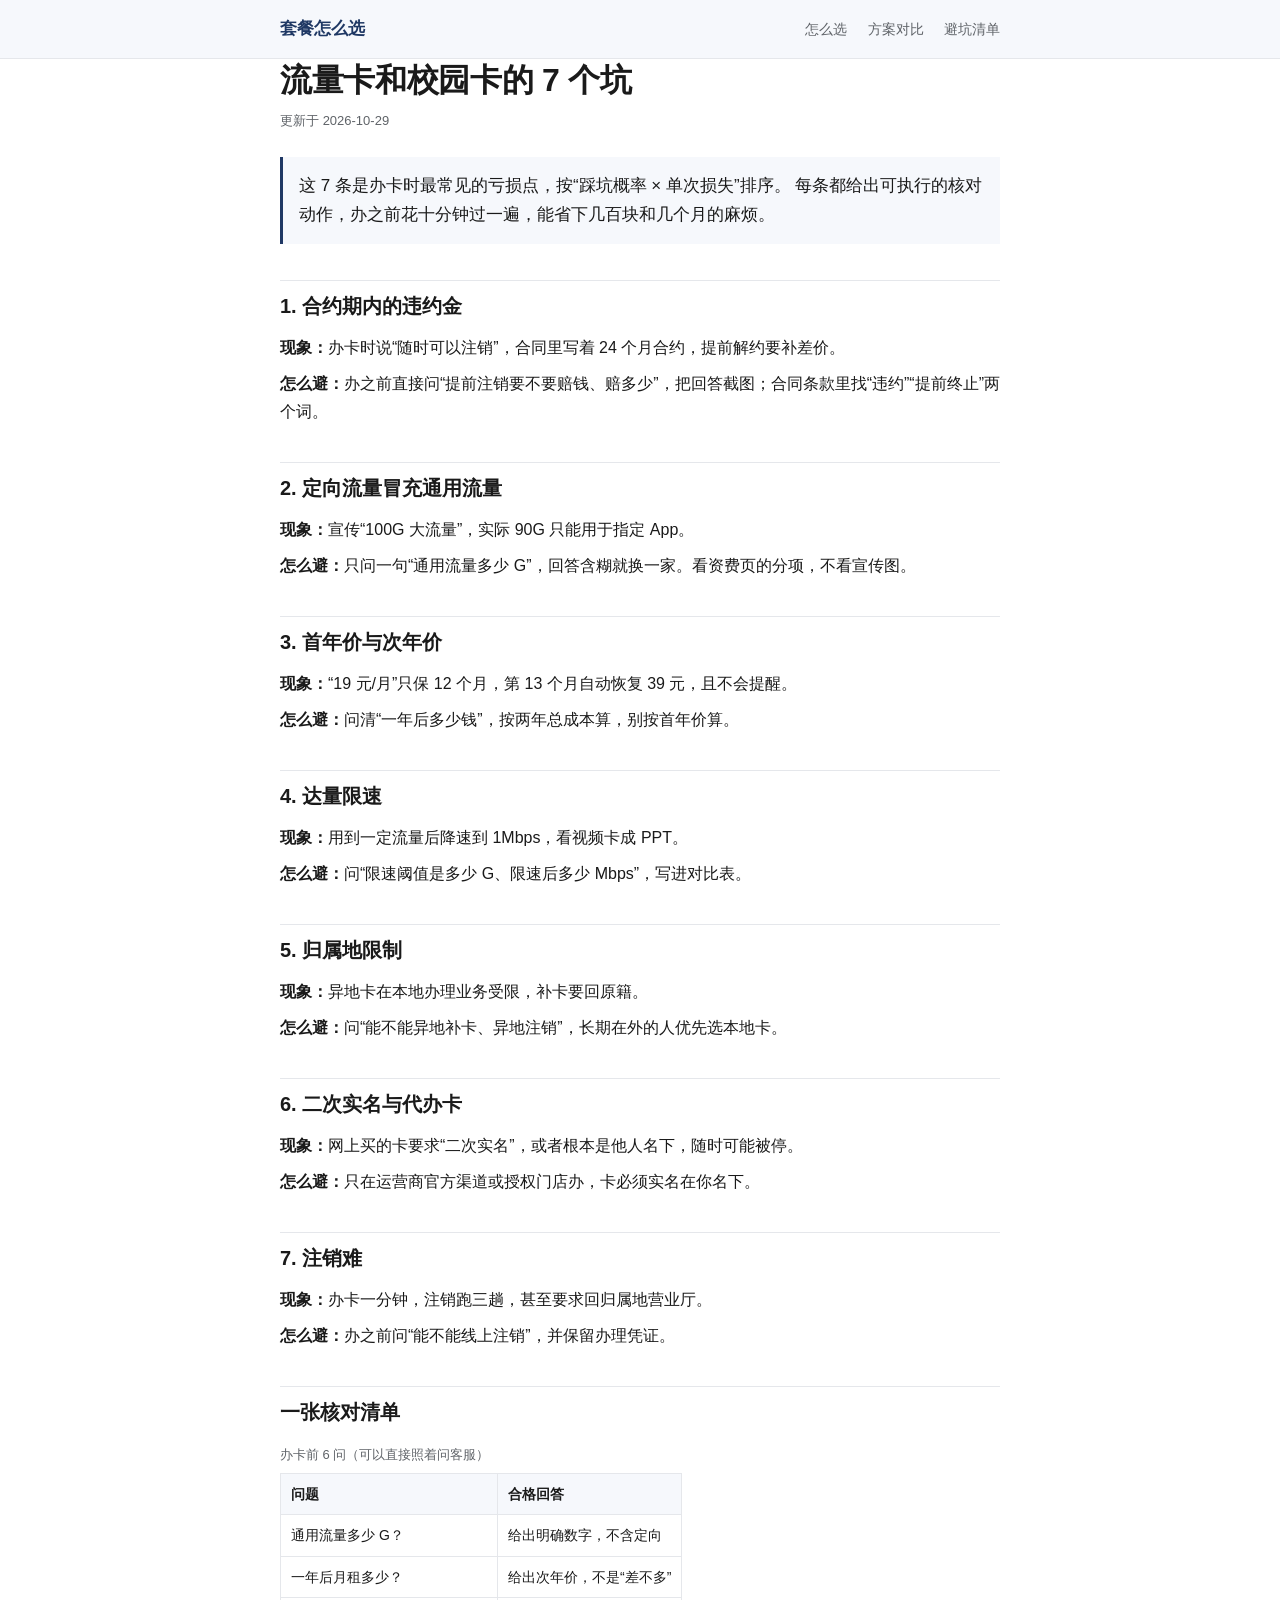
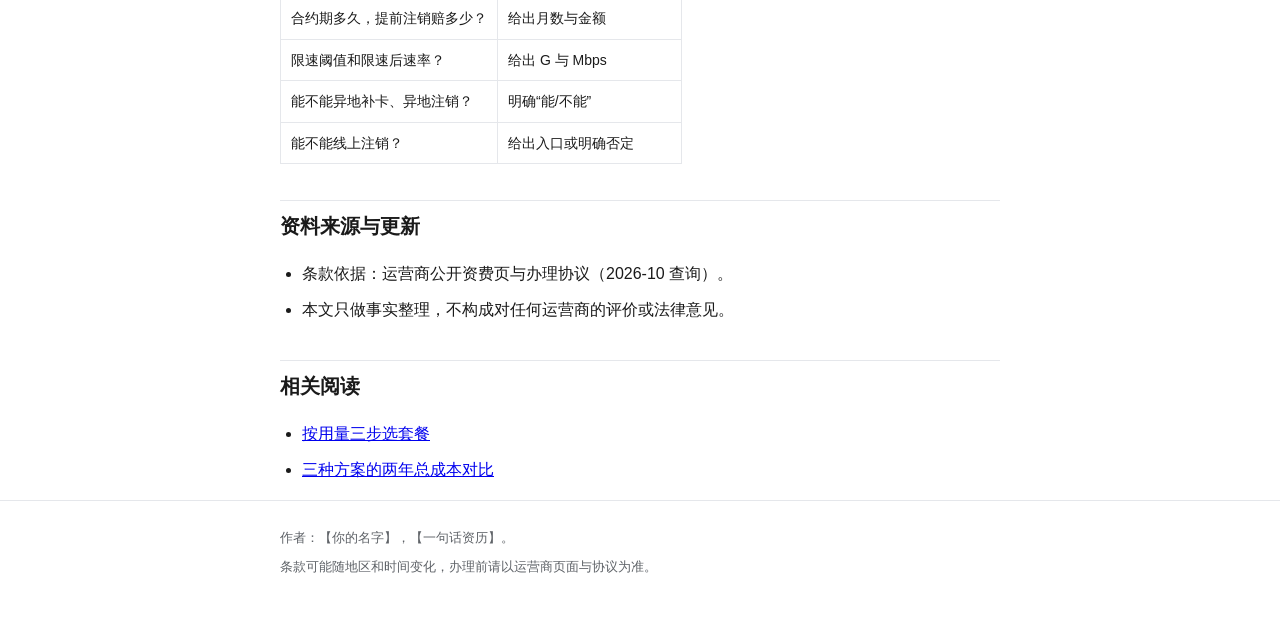
==== avoid.html @ 24209ec6 "Add files via upload" ====
<!DOCTYPE html>
<html lang="zh-CN">
<head>
<meta charset="utf-8">
<meta name="viewport" content="width=device-width, initial-scale=1">
<title>流量卡和校园卡的 7 个坑：办卡前逐条过一遍</title>
<meta name="description" content="合约期、定向流量、首年价、限速、归属地、二次实名、注销难——7 个最常见的坑，以及每条怎么避开。">
<meta name="robots" content="index,follow">
<!-- TODO：换成你的真实网址 -->
<link rel="canonical" href="https://USERNAME.github.io/geo-site/avoid.html">
<link rel="stylesheet" href="styles.css">
<script type="application/ld+json">
{
  "@context": "https://schema.org",
  "@type": "Article",
  "headline": "流量卡和校园卡的 7 个坑",
  "datePublished": "2026-10-29",
  "dateModified": "2026-10-29",
  "author": { "@type": "Person", "name": "【你的名字】" }
}
</script>
</head>
<body>

<header class="site">
  <div class="wrap">
    <a class="brand" href="index.html">套餐怎么选</a>
    <nav>
      <a href="guide.html">怎么选</a>
      <a href="compare.html">方案对比</a>
      <a href="avoid.html">避坑清单</a>
    </nav>
  </div>
</header>

<main class="wrap">

  <h1>流量卡和校园卡的 7 个坑</h1>
  <p class="meta">更新于 <time datetime="2026-10-29">2026-10-29</time></p>

  <p class="lead">
    这 7 条是办卡时最常见的亏损点，按“踩坑概率 × 单次损失”排序。
    每条都给出可执行的核对动作，办之前花十分钟过一遍，能省下几百块和几个月的麻烦。
  </p>

  <h2>1. 合约期内的违约金</h2>
  <p><strong>现象：</strong>办卡时说“随时可以注销”，合同里写着 24 个月合约，提前解约要补差价。</p>
  <p><strong>怎么避：</strong>办之前直接问“提前注销要不要赔钱、赔多少”，把回答截图；合同条款里找“违约”“提前终止”两个词。</p>

  <h2>2. 定向流量冒充通用流量</h2>
  <p><strong>现象：</strong>宣传“100G 大流量”，实际 90G 只能用于指定 App。</p>
  <p><strong>怎么避：</strong>只问一句“通用流量多少 G”，回答含糊就换一家。看资费页的分项，不看宣传图。</p>

  <h2>3. 首年价与次年价</h2>
  <p><strong>现象：</strong>“19 元/月”只保 12 个月，第 13 个月自动恢复 39 元，且不会提醒。</p>
  <p><strong>怎么避：</strong>问清“一年后多少钱”，按两年总成本算，别按首年价算。</p>

  <h2>4. 达量限速</h2>
  <p><strong>现象：</strong>用到一定流量后降速到 1Mbps，看视频卡成 PPT。</p>
  <p><strong>怎么避：</strong>问“限速阈值是多少 G、限速后多少 Mbps”，写进对比表。</p>

  <h2>5. 归属地限制</h2>
  <p><strong>现象：</strong>异地卡在本地办理业务受限，补卡要回原籍。</p>
  <p><strong>怎么避：</strong>问“能不能异地补卡、异地注销”，长期在外的人优先选本地卡。</p>

  <h2>6. 二次实名与代办卡</h2>
  <p><strong>现象：</strong>网上买的卡要求“二次实名”，或者根本是他人名下，随时可能被停。</p>
  <p><strong>怎么避：</strong>只在运营商官方渠道或授权门店办，卡必须实名在你名下。</p>

  <h2>7. 注销难</h2>
  <p><strong>现象：</strong>办卡一分钟，注销跑三趟，甚至要求回归属地营业厅。</p>
  <p><strong>怎么避：</strong>办之前问“能不能线上注销”，并保留办理凭证。</p>

  <h2>一张核对清单</h2>
  <table>
    <caption>办卡前 6 问（可以直接照着问客服）</caption>
    <thead>
      <tr><th scope="col">问题</th><th scope="col">合格回答</th></tr>
    </thead>
    <tbody>
      <tr><td>通用流量多少 G？</td><td>给出明确数字，不含定向</td></tr>
      <tr><td>一年后月租多少？</td><td>给出次年价，不是“差不多”</td></tr>
      <tr><td>合约期多久，提前注销赔多少？</td><td>给出月数与金额</td></tr>
      <tr><td>限速阈值和限速后速率？</td><td>给出 G 与 Mbps</td></tr>
      <tr><td>能不能异地补卡、异地注销？</td><td>明确“能/不能”</td></tr>
      <tr><td>能不能线上注销？</td><td>给出入口或明确否定</td></tr>
    </tbody>
  </table>

  <h2>资料来源与更新</h2>
  <ul>
    <li>条款依据：运营商公开资费页与办理协议（2026-10 查询）。</li>
    <li>本文只做事实整理，不构成对任何运营商的评价或法律意见。</li>
  </ul>

  <h2>相关阅读</h2>
  <ul>
    <li><a href="guide.html">按用量三步选套餐</a></li>
    <li><a href="compare.html">三种方案的两年总成本对比</a></li>
  </ul>

</main>

<footer>
  <div class="wrap">
    <p>作者：【你的名字】，【一句话资历】。</p>
    <p>条款可能随地区和时间变化，办理前请以运营商页面与协议为准。</p>
  </div>
</footer>

</body>
</html>
---- styles.css ----
/* 极简样式：只保证可读、可打印、手机上不横向滚动 */
:root {
  --ink: #1a1a1a;
  --muted: #5f6368;
  --line: #e5e7eb;
  --bg: #ffffff;
  --accent: #1f3864;
  --soft: #f6f8fc;
}

* { box-sizing: border-box; }

html { -webkit-text-size-adjust: 100%; }

body {
  margin: 0;
  background: var(--bg);
  color: var(--ink);
  font: 16px/1.75 -apple-system, BlinkMacSystemFont, "Segoe UI", "PingFang SC",
        "Hiragino Sans GB", "Microsoft YaHei", sans-serif;
}

.wrap {
  max-width: 760px;
  margin: 0 auto;
  padding: 0 20px;
}

header.site {
  border-bottom: 1px solid var(--line);
  background: var(--soft);
}

header.site .wrap {
  display: flex;
  flex-wrap: wrap;
  gap: 12px;
  align-items: baseline;
  justify-content: space-between;
  padding-top: 14px;
  padding-bottom: 14px;
}

.brand {
  font-weight: 700;
  font-size: 17px;
  color: var(--accent);
  text-decoration: none;
}

nav a {
  color: var(--muted);
  text-decoration: none;
  margin-left: 16px;
  font-size: 14px;
}

nav a:hover { color: var(--accent); text-decoration: underline; }

main { padding: 32px 0 56px; }

h1 {
  font-size: 28px;
  line-height: 1.35;
  margin: 0 0 8px;
  letter-spacing: -0.01em;
}

.meta {
  color: var(--muted);
  font-size: 13px;
  margin: 0 0 24px;
}

.lead {
  font-size: 17px;
  background: var(--soft);
  border-left: 3px solid var(--accent);
  padding: 14px 16px;
  margin: 0 0 28px;
}

h2 {
  font-size: 20px;
  margin: 36px 0 10px;
  padding-top: 8px;
  border-top: 1px solid var(--line);
}

h3 { font-size: 16px; margin: 20px 0 6px; }

p, li { margin: 8px 0; }

ul, ol { padding-left: 22px; }

table {
  width: 100%;
  border-collapse: collapse;
  margin: 14px 0;
  font-size: 14px;
  display: block;
  overflow-x: auto;
}

caption {
  caption-side: top;
  text-align: left;
  color: var(--muted);
  font-size: 13px;
  padding-bottom: 6px;
}

th, td {
  border: 1px solid var(--line);
  padding: 8px 10px;
  text-align: left;
  vertical-align: top;
  white-space: nowrap;
}

th { background: var(--soft); font-weight: 600; }

.todo {
  background: #fff6d6;
  border: 1px dashed #d9a400;
  padding: 10px 12px;
  font-size: 14px;
  margin: 12px 0;
}

footer {
  border-top: 1px solid var(--line);
  color: var(--muted);
  font-size: 13px;
  padding: 20px 0 40px;
}

footer p { margin: 6px 0; }

.cards {
  display: grid;
  gap: 14px;
  grid-template-columns: 1fr;
  margin: 24px 0;
}

.card {
  border: 1px solid var(--line);
  border-radius: 8px;
  padding: 16px;
  text-decoration: none;
  color: inherit;
  display: block;
}

.card:hover { border-color: var(--accent); background: var(--soft); }

.card strong { display: block; margin-bottom: 4px; color: var(--accent); }

.card span { color: var(--muted); font-size: 14px; }

@media (min-width: 640px) {
  .cards { grid-template-columns: 1fr 1fr 1fr; }
  h1 { font-size: 32px; }
}
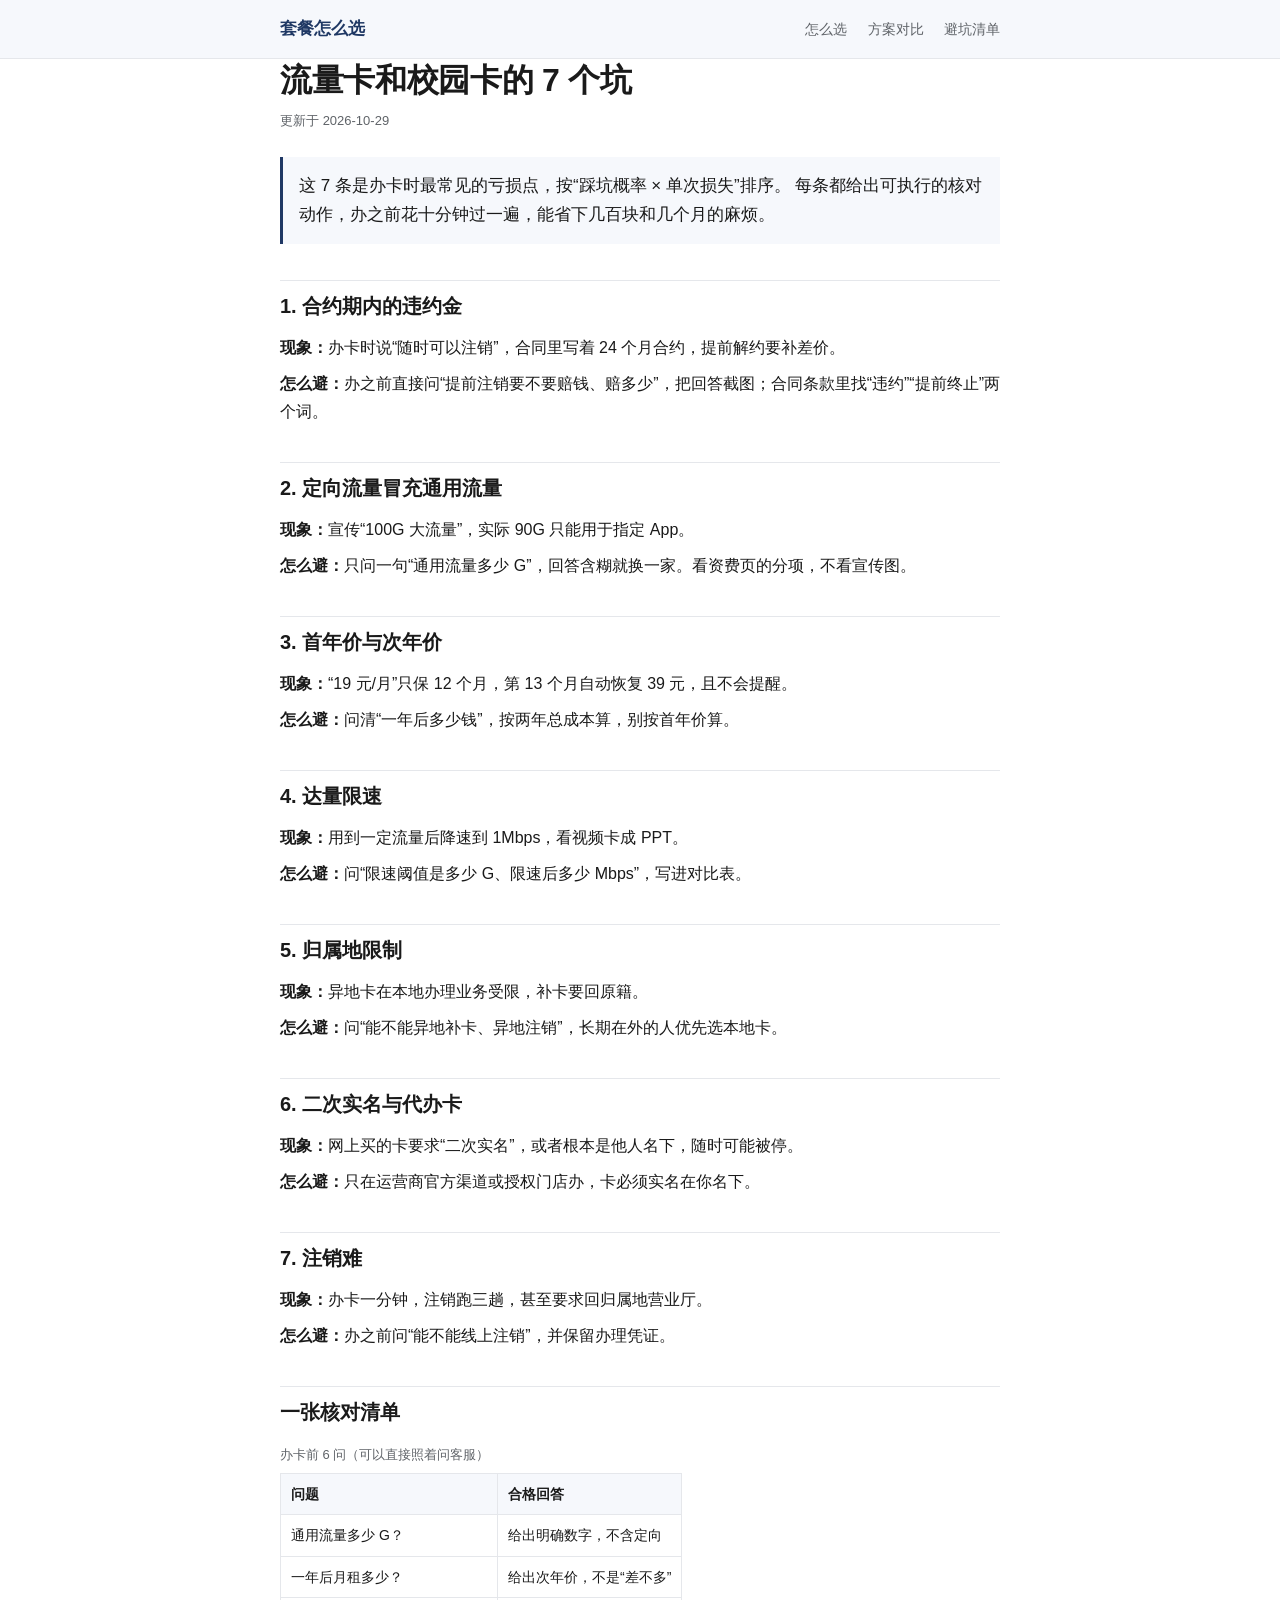
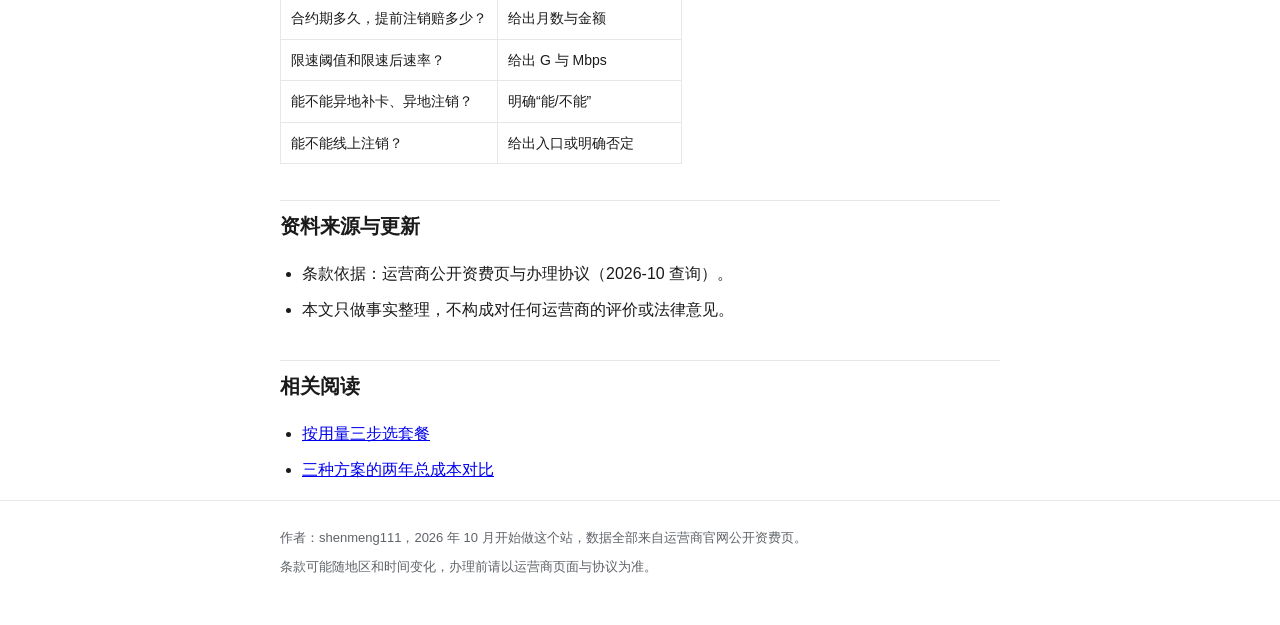
==== commit a2ae28e9: "Update author information in avoid.html" ====
--- a/avoid.html
+++ b/avoid.html
@@ -6,8 +6,8 @@
 <title>流量卡和校园卡的 7 个坑：办卡前逐条过一遍</title>
 <meta name="description" content="合约期、定向流量、首年价、限速、归属地、二次实名、注销难——7 个最常见的坑，以及每条怎么避开。">
 <meta name="robots" content="index,follow">
-<!-- TODO：换成你的真实网址 -->
-<link rel="canonical" href="https://USERNAME.github.io/geo-site/avoid.html">
+
+<link rel="canonical" href="https://shenmeng111.github.io/geo-site/avoid.html">
 <link rel="stylesheet" href="styles.css">
 <script type="application/ld+json">
 {
@@ -16,7 +16,7 @@
   "headline": "流量卡和校园卡的 7 个坑",
   "datePublished": "2026-10-29",
   "dateModified": "2026-10-29",
-  "author": { "@type": "Person", "name": "【你的名字】" }
+  "author": { "@type": "Person", "name": "shenmeng111" }
 }
 </script>
 </head>
@@ -103,7 +103,7 @@
 
 <footer>
   <div class="wrap">
-    <p>作者：【你的名字】，【一句话资历】。</p>
+    <p>作者：shenmeng111，2026 年 10 月开始做这个站，数据全部来自运营商官网公开资费页。</p>
     <p>条款可能随地区和时间变化，办理前请以运营商页面与协议为准。</p>
   </div>
 </footer>
